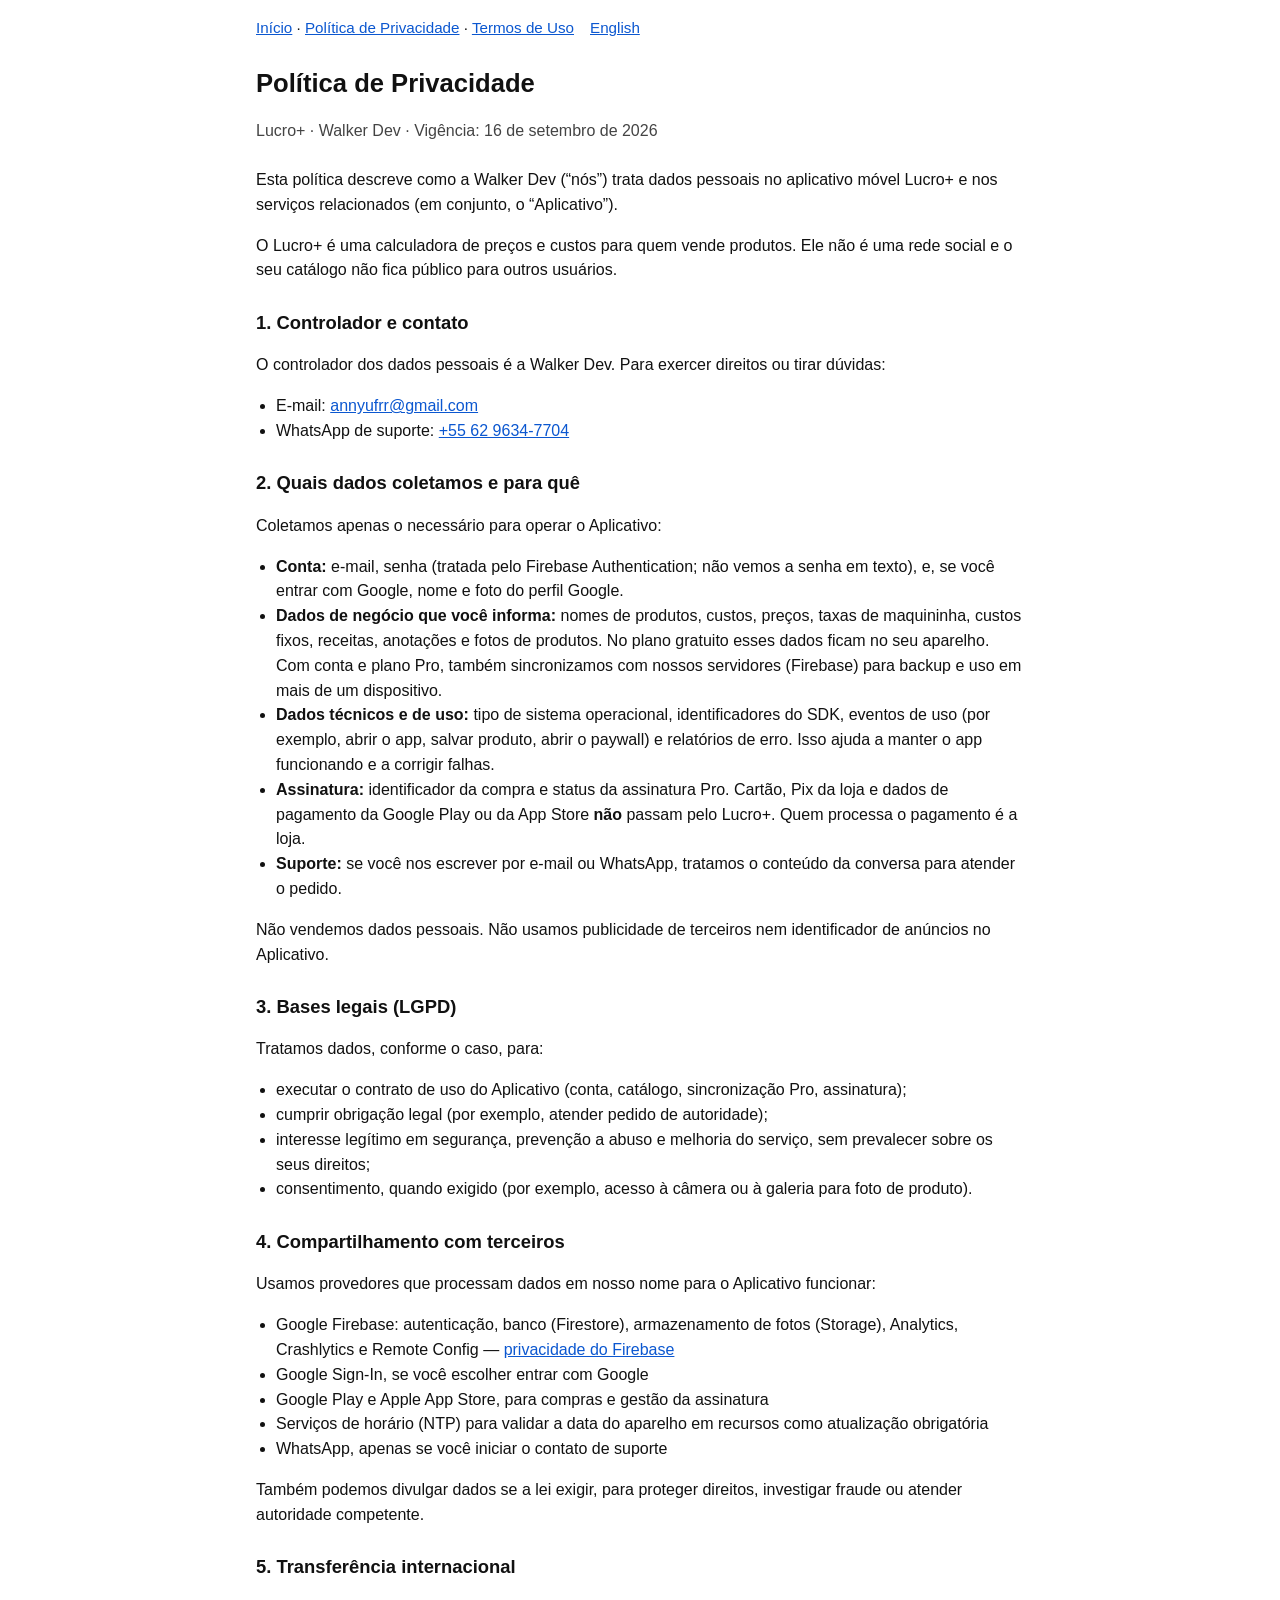
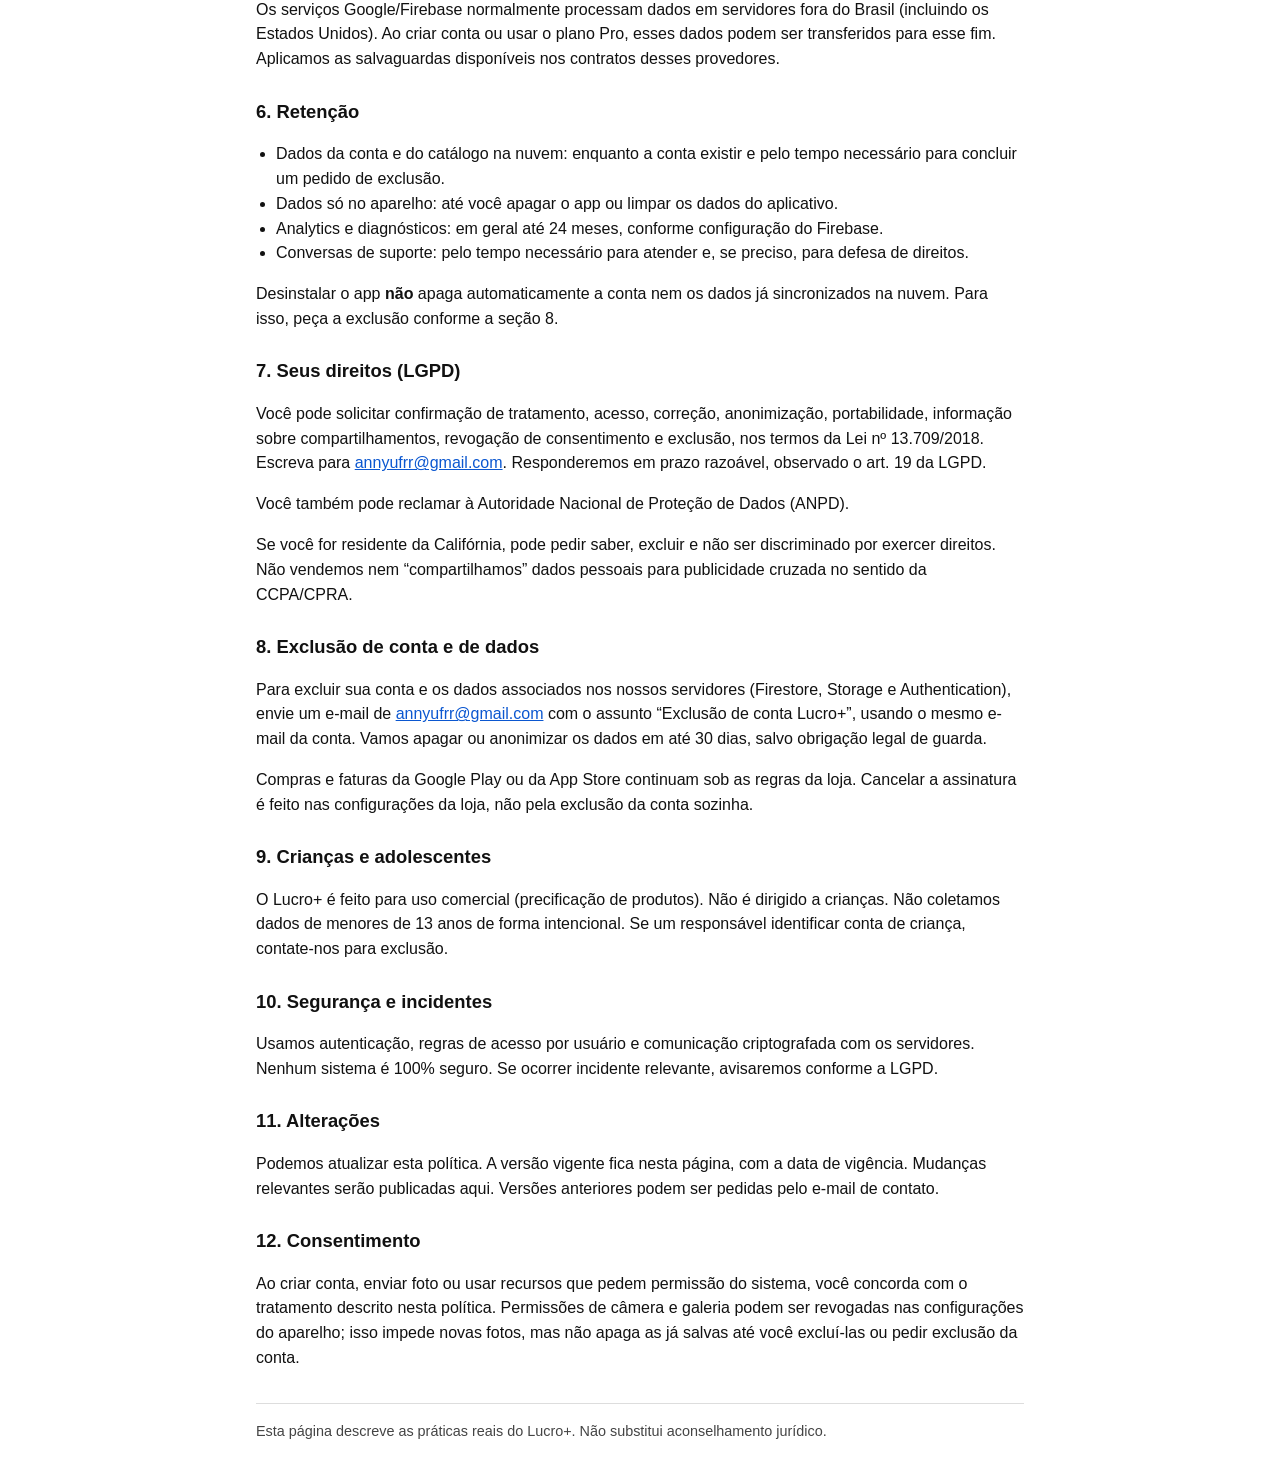
==== politica.html @ c13de368 "Add a Portuguese landing page for MEIs and move legal pages off the homepage. Play Store buttons use" ====
<!DOCTYPE html>
<html lang="pt-BR">
<head>
  <meta charset="utf-8">
  <meta name="viewport" content="width=device-width, initial-scale=1">
  <title>Política de Privacidade — Lucro+</title>
  <link rel="stylesheet" href="styles.css">
</head>
<body>
  <nav>
    <span><a href="index.html">Início</a> · <a href="politica.html">Política de Privacidade</a> · <a href="terms.html">Termos de Uso</a></span>
    <span><a href="privacy-en.html">English</a></span>
  </nav>
  <h1>Política de Privacidade</h1>
  <p class="meta">Lucro+ · Walker Dev · Vigência: 16 de setembro de 2026</p>

  <p>Esta política descreve como a Walker Dev (“nós”) trata dados pessoais no aplicativo móvel Lucro+ e nos serviços relacionados (em conjunto, o “Aplicativo”).</p>
  <p>O Lucro+ é uma calculadora de preços e custos para quem vende produtos. Ele não é uma rede social e o seu catálogo não fica público para outros usuários.</p>

  <h2>1. Controlador e contato</h2>
  <p>O controlador dos dados pessoais é a Walker Dev. Para exercer direitos ou tirar dúvidas:</p>
  <ul>
    <li>E-mail: <a href="mailto:annyufrr@gmail.com">annyufrr@gmail.com</a></li>
    <li>WhatsApp de suporte: <a href="https://wa.me/556296347704" target="_blank" rel="noopener noreferrer">+55 62 9634-7704</a></li>
  </ul>

  <h2>2. Quais dados coletamos e para quê</h2>
  <p>Coletamos apenas o necessário para operar o Aplicativo:</p>
  <ul>
    <li><strong>Conta:</strong> e-mail, senha (tratada pelo Firebase Authentication; não vemos a senha em texto), e, se você entrar com Google, nome e foto do perfil Google.</li>
    <li><strong>Dados de negócio que você informa:</strong> nomes de produtos, custos, preços, taxas de maquininha, custos fixos, receitas, anotações e fotos de produtos. No plano gratuito esses dados ficam no seu aparelho. Com conta e plano Pro, também sincronizamos com nossos servidores (Firebase) para backup e uso em mais de um dispositivo.</li>
    <li><strong>Dados técnicos e de uso:</strong> tipo de sistema operacional, identificadores do SDK, eventos de uso (por exemplo, abrir o app, salvar produto, abrir o paywall) e relatórios de erro. Isso ajuda a manter o app funcionando e a corrigir falhas.</li>
    <li><strong>Assinatura:</strong> identificador da compra e status da assinatura Pro. Cartão, Pix da loja e dados de pagamento da Google Play ou da App Store <strong>não</strong> passam pelo Lucro+. Quem processa o pagamento é a loja.</li>
    <li><strong>Suporte:</strong> se você nos escrever por e-mail ou WhatsApp, tratamos o conteúdo da conversa para atender o pedido.</li>
  </ul>
  <p>Não vendemos dados pessoais. Não usamos publicidade de terceiros nem identificador de anúncios no Aplicativo.</p>

  <h2>3. Bases legais (LGPD)</h2>
  <p>Tratamos dados, conforme o caso, para:</p>
  <ul>
    <li>executar o contrato de uso do Aplicativo (conta, catálogo, sincronização Pro, assinatura);</li>
    <li>cumprir obrigação legal (por exemplo, atender pedido de autoridade);</li>
    <li>interesse legítimo em segurança, prevenção a abuso e melhoria do serviço, sem prevalecer sobre os seus direitos;</li>
    <li>consentimento, quando exigido (por exemplo, acesso à câmera ou à galeria para foto de produto).</li>
  </ul>

  <h2>4. Compartilhamento com terceiros</h2>
  <p>Usamos provedores que processam dados em nosso nome para o Aplicativo funcionar:</p>
  <ul>
    <li>Google Firebase: autenticação, banco (Firestore), armazenamento de fotos (Storage), Analytics, Crashlytics e Remote Config — <a href="https://firebase.google.com/support/privacy" target="_blank" rel="noopener noreferrer">privacidade do Firebase</a></li>
    <li>Google Sign-In, se você escolher entrar com Google</li>
    <li>Google Play e Apple App Store, para compras e gestão da assinatura</li>
    <li>Serviços de horário (NTP) para validar a data do aparelho em recursos como atualização obrigatória</li>
    <li>WhatsApp, apenas se você iniciar o contato de suporte</li>
  </ul>
  <p>Também podemos divulgar dados se a lei exigir, para proteger direitos, investigar fraude ou atender autoridade competente.</p>

  <h2>5. Transferência internacional</h2>
  <p>Os serviços Google/Firebase normalmente processam dados em servidores fora do Brasil (incluindo os Estados Unidos). Ao criar conta ou usar o plano Pro, esses dados podem ser transferidos para esse fim. Aplicamos as salvaguardas disponíveis nos contratos desses provedores.</p>

  <h2>6. Retenção</h2>
  <ul>
    <li>Dados da conta e do catálogo na nuvem: enquanto a conta existir e pelo tempo necessário para concluir um pedido de exclusão.</li>
    <li>Dados só no aparelho: até você apagar o app ou limpar os dados do aplicativo.</li>
    <li>Analytics e diagnósticos: em geral até 24 meses, conforme configuração do Firebase.</li>
    <li>Conversas de suporte: pelo tempo necessário para atender e, se preciso, para defesa de direitos.</li>
  </ul>
  <p>Desinstalar o app <strong>não</strong> apaga automaticamente a conta nem os dados já sincronizados na nuvem. Para isso, peça a exclusão conforme a seção 8.</p>

  <h2>7. Seus direitos (LGPD)</h2>
  <p>Você pode solicitar confirmação de tratamento, acesso, correção, anonimização, portabilidade, informação sobre compartilhamentos, revogação de consentimento e exclusão, nos termos da Lei nº 13.709/2018. Escreva para <a href="mailto:annyufrr@gmail.com">annyufrr@gmail.com</a>. Responderemos em prazo razoável, observado o art. 19 da LGPD.</p>
  <p>Você também pode reclamar à Autoridade Nacional de Proteção de Dados (ANPD).</p>
  <p>Se você for residente da Califórnia, pode pedir saber, excluir e não ser discriminado por exercer direitos. Não vendemos nem “compartilhamos” dados pessoais para publicidade cruzada no sentido da CCPA/CPRA.</p>

  <h2>8. Exclusão de conta e de dados</h2>
  <p>Para excluir sua conta e os dados associados nos nossos servidores (Firestore, Storage e Authentication), envie um e-mail de <a href="mailto:annyufrr@gmail.com?subject=Exclusao%20de%20conta%20Lucro%2B">annyufrr@gmail.com</a> com o assunto “Exclusão de conta Lucro+”, usando o mesmo e-mail da conta. Vamos apagar ou anonimizar os dados em até 30 dias, salvo obrigação legal de guarda.</p>
  <p>Compras e faturas da Google Play ou da App Store continuam sob as regras da loja. Cancelar a assinatura é feito nas configurações da loja, não pela exclusão da conta sozinha.</p>

  <h2>9. Crianças e adolescentes</h2>
  <p>O Lucro+ é feito para uso comercial (precificação de produtos). Não é dirigido a crianças. Não coletamos dados de menores de 13 anos de forma intencional. Se um responsável identificar conta de criança, contate-nos para exclusão.</p>

  <h2>10. Segurança e incidentes</h2>
  <p>Usamos autenticação, regras de acesso por usuário e comunicação criptografada com os servidores. Nenhum sistema é 100% seguro. Se ocorrer incidente relevante, avisaremos conforme a LGPD.</p>

  <h2>11. Alterações</h2>
  <p>Podemos atualizar esta política. A versão vigente fica nesta página, com a data de vigência. Mudanças relevantes serão publicadas aqui. Versões anteriores podem ser pedidas pelo e-mail de contato.</p>

  <h2>12. Consentimento</h2>
  <p>Ao criar conta, enviar foto ou usar recursos que pedem permissão do sistema, você concorda com o tratamento descrito nesta política. Permissões de câmera e galeria podem ser revogadas nas configurações do aparelho; isso impede novas fotos, mas não apaga as já salvas até você excluí-las ou pedir exclusão da conta.</p>

  <hr>
  <p class="note">Esta página descreve as práticas reais do Lucro+. Não substitui aconselhamento jurídico.</p>
</body>
</html>
---- styles.css ----
body {
  font-family: "Helvetica Neue", Helvetica, Arial, sans-serif;
  padding: 1em;
  max-width: 48rem;
  margin: 0 auto;
  line-height: 1.55;
  color: #111;
}
nav {
  display: flex;
  flex-wrap: wrap;
  gap: 0.5rem 1rem;
  margin-bottom: 1.5rem;
  font-size: 0.95rem;
}
h1 { font-size: 1.6rem; margin: 0 0 0.4rem; }
h2 { font-size: 1.15rem; margin: 1.6rem 0 0.5rem; }
.meta { color: #444; margin-bottom: 1.5rem; }
ul { padding-left: 1.25rem; }
a { color: #0b57d0; }
hr { margin: 2rem 0 1rem; border: 0; border-top: 1px solid #ddd; }
.note { font-size: 0.9rem; color: #444; }
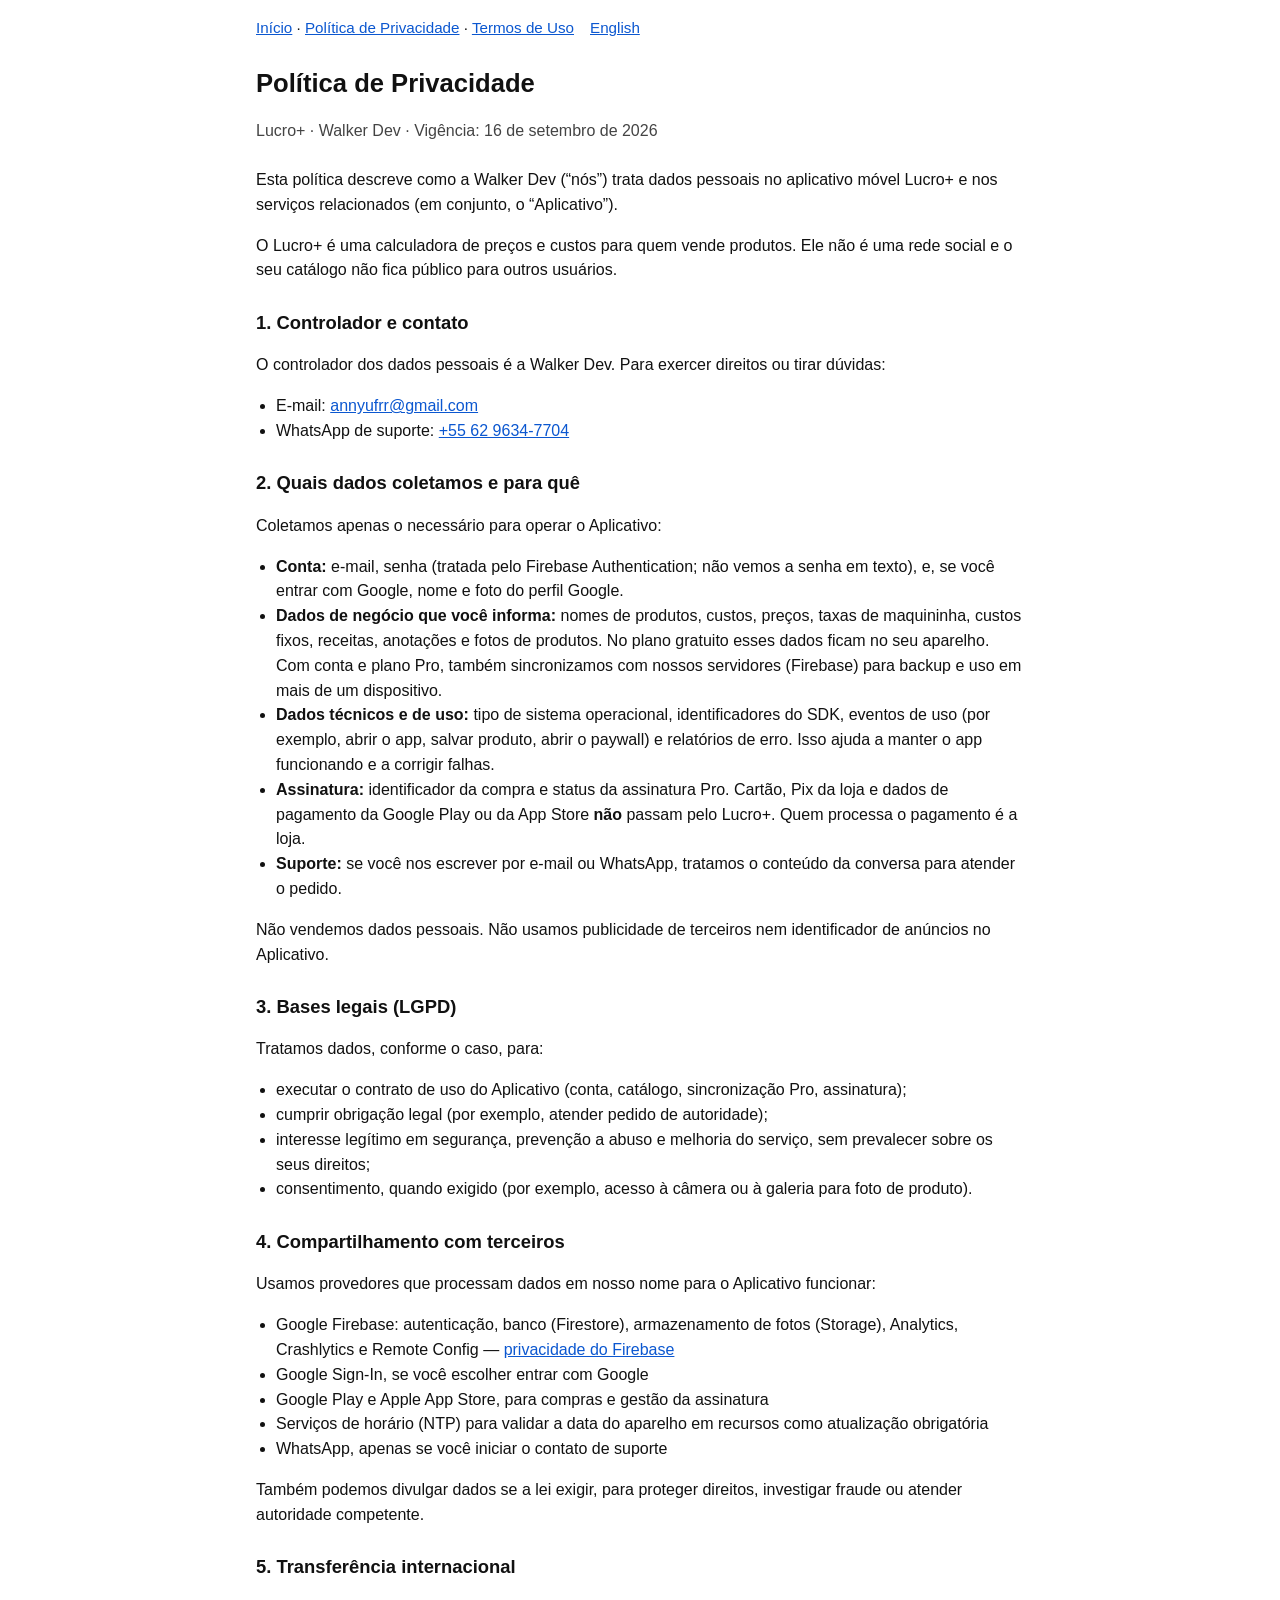
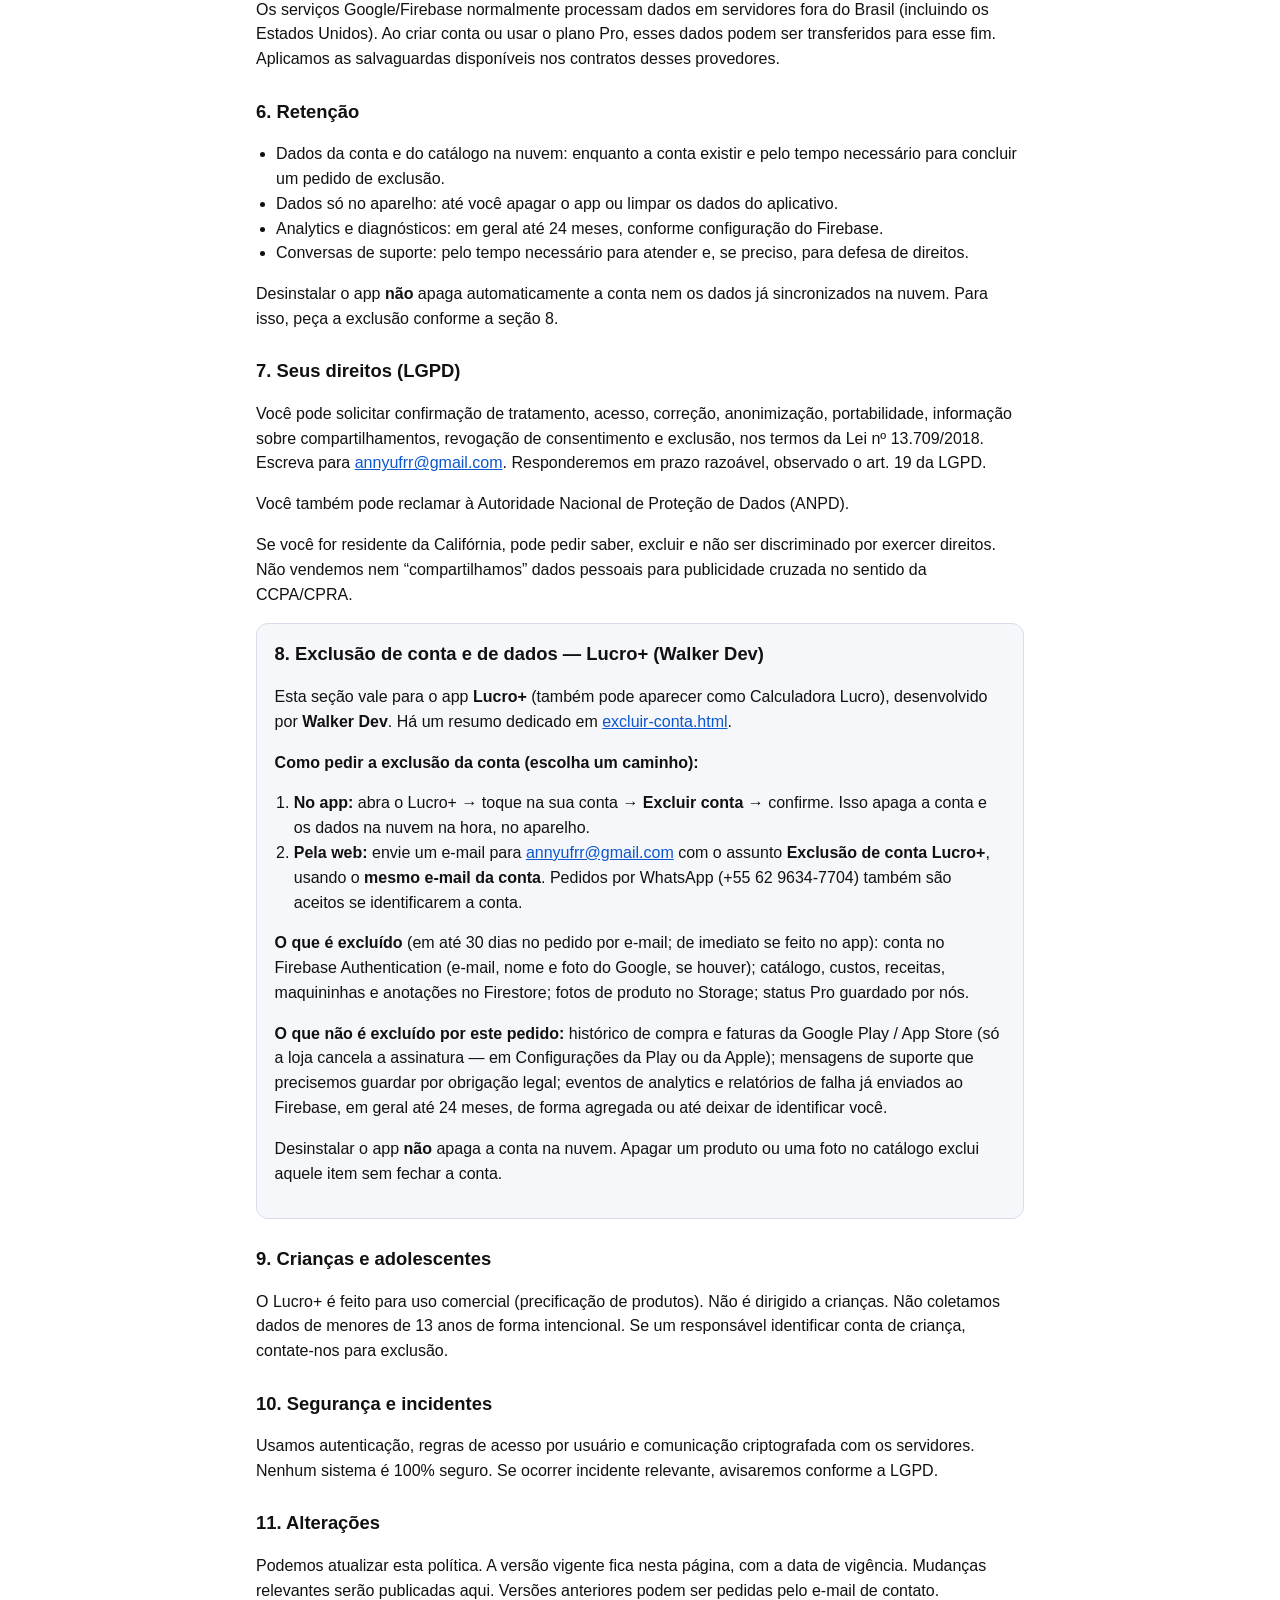
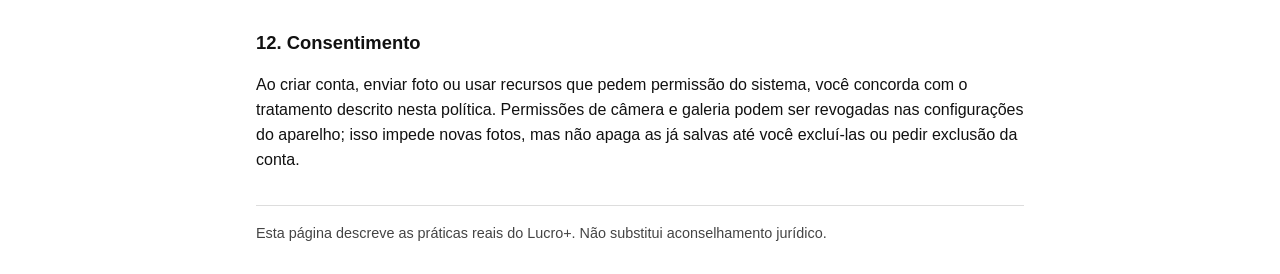
==== commit a1952563: "Add a Play Store account-deletion page with steps, data types, and retention. Co-authored-by: Cursor" ====
--- a/politica.html
+++ b/politica.html
@@ -72,9 +72,18 @@
   <p>Você também pode reclamar à Autoridade Nacional de Proteção de Dados (ANPD).</p>
   <p>Se você for residente da Califórnia, pode pedir saber, excluir e não ser discriminado por exercer direitos. Não vendemos nem “compartilhamos” dados pessoais para publicidade cruzada no sentido da CCPA/CPRA.</p>
 
-  <h2>8. Exclusão de conta e de dados</h2>
-  <p>Para excluir sua conta e os dados associados nos nossos servidores (Firestore, Storage e Authentication), envie um e-mail de <a href="mailto:annyufrr@gmail.com?subject=Exclusao%20de%20conta%20Lucro%2B">annyufrr@gmail.com</a> com o assunto “Exclusão de conta Lucro+”, usando o mesmo e-mail da conta. Vamos apagar ou anonimizar os dados em até 30 dias, salvo obrigação legal de guarda.</p>
-  <p>Compras e faturas da Google Play ou da App Store continuam sob as regras da loja. Cancelar a assinatura é feito nas configurações da loja, não pela exclusão da conta sozinha.</p>
+  <div class="box" id="exclusao-de-conta">
+    <h2>8. Exclusão de conta e de dados — Lucro+ (Walker Dev)</h2>
+    <p>Esta seção vale para o app <strong>Lucro+</strong> (também pode aparecer como Calculadora Lucro), desenvolvido por <strong>Walker Dev</strong>. Há um resumo dedicado em <a href="excluir-conta.html">excluir-conta.html</a>.</p>
+    <p><strong>Como pedir a exclusão da conta (escolha um caminho):</strong></p>
+    <ol>
+      <li><strong>No app:</strong> abra o Lucro+ → toque na sua conta → <strong>Excluir conta</strong> → confirme. Isso apaga a conta e os dados na nuvem na hora, no aparelho.</li>
+      <li><strong>Pela web:</strong> envie um e-mail para <a href="mailto:annyufrr@gmail.com?subject=Exclusao%20de%20conta%20Lucro%2B">annyufrr@gmail.com</a> com o assunto <strong>Exclusão de conta Lucro+</strong>, usando o <strong>mesmo e-mail da conta</strong>. Pedidos por WhatsApp (+55 62 9634-7704) também são aceitos se identificarem a conta.</li>
+    </ol>
+    <p><strong>O que é excluído</strong> (em até 30 dias no pedido por e-mail; de imediato se feito no app): conta no Firebase Authentication (e-mail, nome e foto do Google, se houver); catálogo, custos, receitas, maquininhas e anotações no Firestore; fotos de produto no Storage; status Pro guardado por nós.</p>
+    <p><strong>O que não é excluído por este pedido:</strong> histórico de compra e faturas da Google Play / App Store (só a loja cancela a assinatura — em Configurações da Play ou da Apple); mensagens de suporte que precisemos guardar por obrigação legal; eventos de analytics e relatórios de falha já enviados ao Firebase, em geral até 24 meses, de forma agregada ou até deixar de identificar você.</p>
+    <p>Desinstalar o app <strong>não</strong> apaga a conta na nuvem. Apagar um produto ou uma foto no catálogo exclui aquele item sem fechar a conta.</p>
+  </div>
 
   <h2>9. Crianças e adolescentes</h2>
   <p>O Lucro+ é feito para uso comercial (precificação de produtos). Não é dirigido a crianças. Não coletamos dados de menores de 13 anos de forma intencional. Se um responsável identificar conta de criança, contate-nos para exclusão.</p>
--- a/styles.css
+++ b/styles.css
@@ -20,3 +20,12 @@
 a { color: #0b57d0; }
 hr { margin: 2rem 0 1rem; border: 0; border-top: 1px solid #ddd; }
 .note { font-size: 0.9rem; color: #444; }
+.box {
+  background: #f6f7fb;
+  border: 1px solid #d8dce8;
+  border-radius: 12px;
+  padding: 1rem 1.1rem;
+  margin: 1rem 0;
+}
+.box ol { padding-left: 1.2rem; }
+.box h2 { margin-top: 0; }
